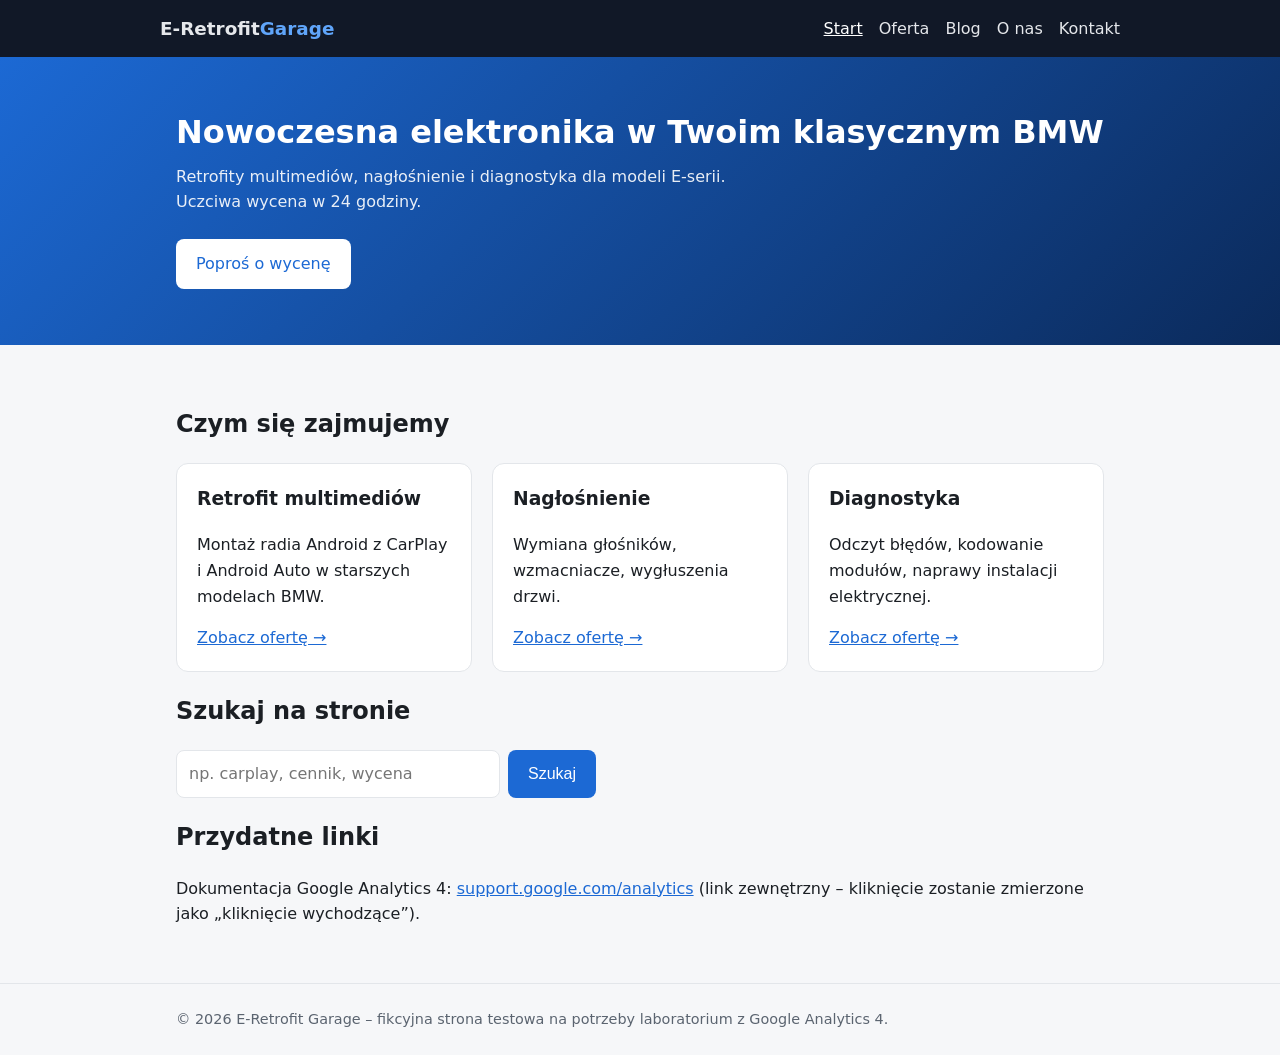
==== index.html @ 0637df34 "Add files via upload" ====
<!DOCTYPE html>
<html lang="pl">
<head>
  <meta charset="UTF-8">
  <meta name="viewport" content="width=device-width, initial-scale=1">
  <title>Start | E-Retrofit Garage</title>
  <link rel="stylesheet" href="style.css">
  <script src="main.js" defer></script>
  <!-- Google tag (gtag.js) -->
  <script async src="https://www.googletagmanager.com/gtag/js?id=G-XXXXXXXXXX"></script>
  <script>
    window.dataLayer = window.dataLayer || [];
    function gtag(){dataLayer.push(arguments);}
    gtag('js', new Date());
    gtag('config', 'G-XXXXXXXXXX');
  </script>
</head>
<body>
<header><div class="wrap nav">
  <a class="logo" href="index.html">E-Retrofit<span>Garage</span></a>
  <ul><li><a href="index.html" class="active">Start</a></li><li><a href="oferta.html">Oferta</a></li><li><a href="blog.html">Blog</a></li><li><a href="o-nas.html">O nas</a></li><li><a href="kontakt.html">Kontakt</a></li></ul>
</div></header>
<section class="hero"><div class="wrap">
  <h1>Nowoczesna elektronika w Twoim klasycznym BMW</h1>
  <p>Retrofity multimediów, nagłośnienie i diagnostyka dla modeli E-serii. Uczciwa wycena w 24 godziny.</p>
  <a class="btn light" href="kontakt.html" data-cta="hero_start">Poproś o wycenę</a>
</div></section>
<main><div class="wrap">

<h2>Czym się zajmujemy</h2>
<div class="grid">
  <div class="card"><h3>Retrofit multimediów</h3><p>Montaż radia Android z CarPlay i Android Auto w starszych modelach BMW.</p><a href="oferta.html">Zobacz ofertę →</a></div>
  <div class="card"><h3>Nagłośnienie</h3><p>Wymiana głośników, wzmacniacze, wygłuszenia drzwi.</p><a href="oferta.html">Zobacz ofertę →</a></div>
  <div class="card"><h3>Diagnostyka</h3><p>Odczyt błędów, kodowanie modułów, naprawy instalacji elektrycznej.</p><a href="oferta.html">Zobacz ofertę →</a></div>
</div>
<h2>Szukaj na stronie</h2>
<form class="search" action="szukaj.html" method="get">
  <input name="q" placeholder="np. carplay, cennik, wycena" aria-label="Szukaj">
  <button class="btn" type="submit">Szukaj</button>
</form>
<h2>Przydatne linki</h2>
<p>Dokumentacja Google Analytics 4: <a href="https://support.google.com/analytics" target="_blank" rel="noopener">support.google.com/analytics</a> (link zewnętrzny – kliknięcie zostanie zmierzone jako „kliknięcie wychodzące”).</p>

</div></main>
<footer><div class="wrap">© 2026 E-Retrofit Garage – fikcyjna strona testowa na potrzeby laboratorium z Google Analytics 4.</div></footer>
</body>
</html>
---- style.css ----
:root{--bg:#f6f7f9;--card:#fff;--ink:#1b1f24;--muted:#5b6470;--accent:#1c69d4;--accent-dark:#0f4fa8;--line:#e3e6ea}
*{box-sizing:border-box}
body{margin:0;font-family:system-ui,-apple-system,"Segoe UI",Roboto,sans-serif;background:var(--bg);color:var(--ink);line-height:1.6}
a{color:var(--accent)}
header{background:#111827;color:#fff}
.wrap{max-width:960px;margin:0 auto;padding:0 16px}
.nav{display:flex;flex-wrap:wrap;align-items:center;justify-content:space-between;gap:12px;padding:14px 0}
.logo{font-weight:700;font-size:1.15rem;color:#fff;text-decoration:none}
.logo span{color:#60a5fa}
.nav ul{list-style:none;margin:0;padding:0;display:flex;flex-wrap:wrap;gap:16px}
.nav a{color:#e5e7eb;text-decoration:none}
.nav a:hover,.nav a.active{color:#fff;text-decoration:underline}
.hero{background:linear-gradient(135deg,#1c69d4,#0b2a5b);color:#fff;padding:56px 0}
.hero h1{margin:0 0 12px;font-size:2rem;line-height:1.2}
.hero p{max-width:600px;margin:0 0 24px;opacity:.9}
.btn{display:inline-block;background:var(--accent);color:#fff;border:0;border-radius:8px;padding:12px 20px;font-size:1rem;cursor:pointer;text-decoration:none}
.btn:hover{background:var(--accent-dark)}
.btn.light{background:#fff;color:var(--accent)}
main{padding:40px 0}
.grid{display:grid;grid-template-columns:repeat(auto-fit,minmax(240px,1fr));gap:20px}
.card{background:var(--card);border:1px solid var(--line);border-radius:12px;padding:20px}
.card h3{margin-top:0}
.price{font-weight:700;color:var(--accent)}
form label{display:block;margin:14px 0 4px;font-weight:600}
input,textarea,select{width:100%;padding:10px 12px;border:1px solid var(--line);border-radius:8px;font:inherit;background:#fff}
.search{display:flex;gap:8px;max-width:420px}
.search input{flex:1}
article{max-width:720px}
article h2{margin-top:36px}
footer{border-top:1px solid var(--line);padding:24px 0;color:var(--muted);font-size:.9rem}
.note{background:#eef4ff;border-left:4px solid var(--accent);padding:12px 16px;border-radius:6px}
@media (max-width:600px){.hero h1{font-size:1.6rem}}
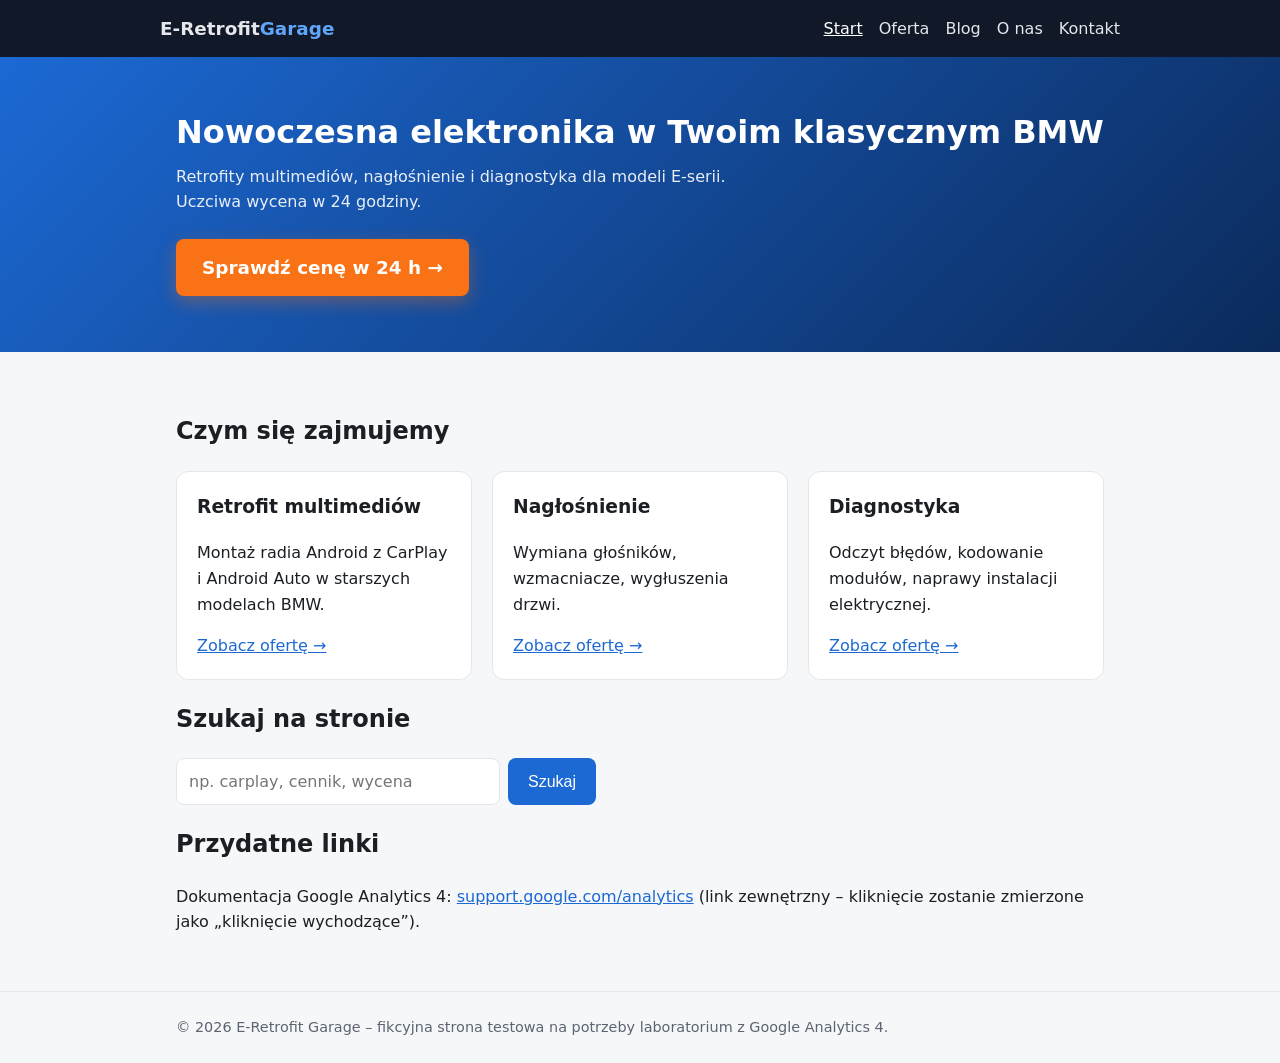
==== commit 0fc4affd: "Add files via upload" ====
--- a/index.html
+++ b/index.html
@@ -7,13 +7,15 @@
   <link rel="stylesheet" href="style.css">
   <script src="main.js" defer></script>
   <!-- Google tag (gtag.js) -->
-  <script async src="https://www.googletagmanager.com/gtag/js?id=G-XXXXXXXXXX"></script>
+  <script async src="https://www.googletagmanager.com/gtag/js?id=G-PVJHMC4NEP"></script>
   <script>
     window.dataLayer = window.dataLayer || [];
     function gtag(){dataLayer.push(arguments);}
     gtag('js', new Date());
-    gtag('config', 'G-XXXXXXXXXX');
+    gtag('config', 'G-PVJHMC4NEP');
   </script>
+  <!-- Contentsquare (dawniej Hotjar) -->
+  <script src="https://t.contentsquare.net/uxa/6dcad71790db0.js"></script>
 </head>
 <body>
 <header><div class="wrap nav">
@@ -23,7 +25,7 @@
 <section class="hero"><div class="wrap">
   <h1>Nowoczesna elektronika w Twoim klasycznym BMW</h1>
   <p>Retrofity multimediów, nagłośnienie i diagnostyka dla modeli E-serii. Uczciwa wycena w 24 godziny.</p>
-  <a class="btn light" href="kontakt.html" data-cta="hero_start">Poproś o wycenę</a>
+  <a id="ab-cta" class="btn light" href="kontakt.html" data-cta="hero_start">Poproś o wycenę</a>
 </div></section>
 <main><div class="wrap">
 
--- a/style.css
+++ b/style.css
@@ -30,3 +30,5 @@
 footer{border-top:1px solid var(--line);padding:24px 0;color:var(--muted);font-size:.9rem}
 .note{background:#eef4ff;border-left:4px solid var(--accent);padding:12px 16px;border-radius:6px}
 @media (max-width:600px){.hero h1{font-size:1.6rem}}
+.btn.ab-b{background:#f97316;color:#fff;font-size:1.15rem;padding:14px 26px;font-weight:700;box-shadow:0 6px 18px rgba(249,115,22,.35)}
+.btn.ab-b:hover{background:#ea580c}
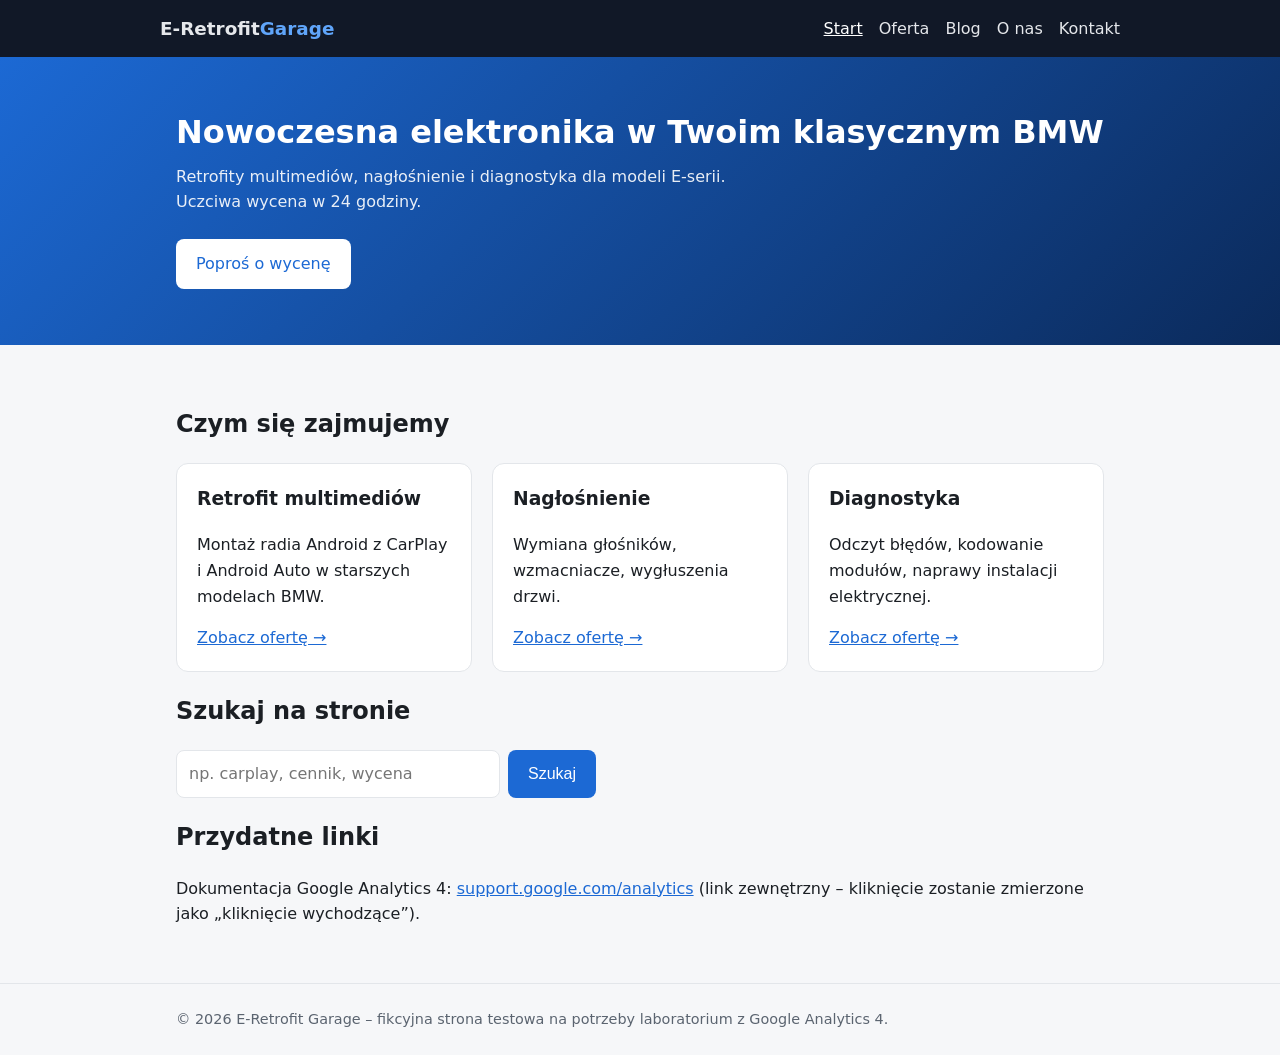
==== commit 72a0089b: "Add files via upload" ====
--- a/index.html
+++ b/index.html
@@ -15,7 +15,15 @@
     gtag('config', 'G-PVJHMC4NEP');
   </script>
   <!-- Contentsquare (dawniej Hotjar) -->
-  <script src="https://t.contentsquare.net/uxa/6dcad71790db0.js"></script>
+  <script defer src="https://t.contentsquare.net/uxa/6dcad71790db0.js"></script>
+  <!-- Microsoft Clarity -->
+  <script type="text/javascript">
+    (function(c,l,a,r,i,t,y){
+        c[a]=c[a]||function(){(c[a].q=c[a].q||[]).push(arguments)};
+        t=l.createElement(r);t.async=1;t.src="https://www.clarity.ms/tag/"+i;
+        y=l.getElementsByTagName(r)[0];y.parentNode.insertBefore(t,y);
+    })(window, document, "clarity", "script", "z02qe48q7m");
+  </script>
 </head>
 <body>
 <header><div class="wrap nav">
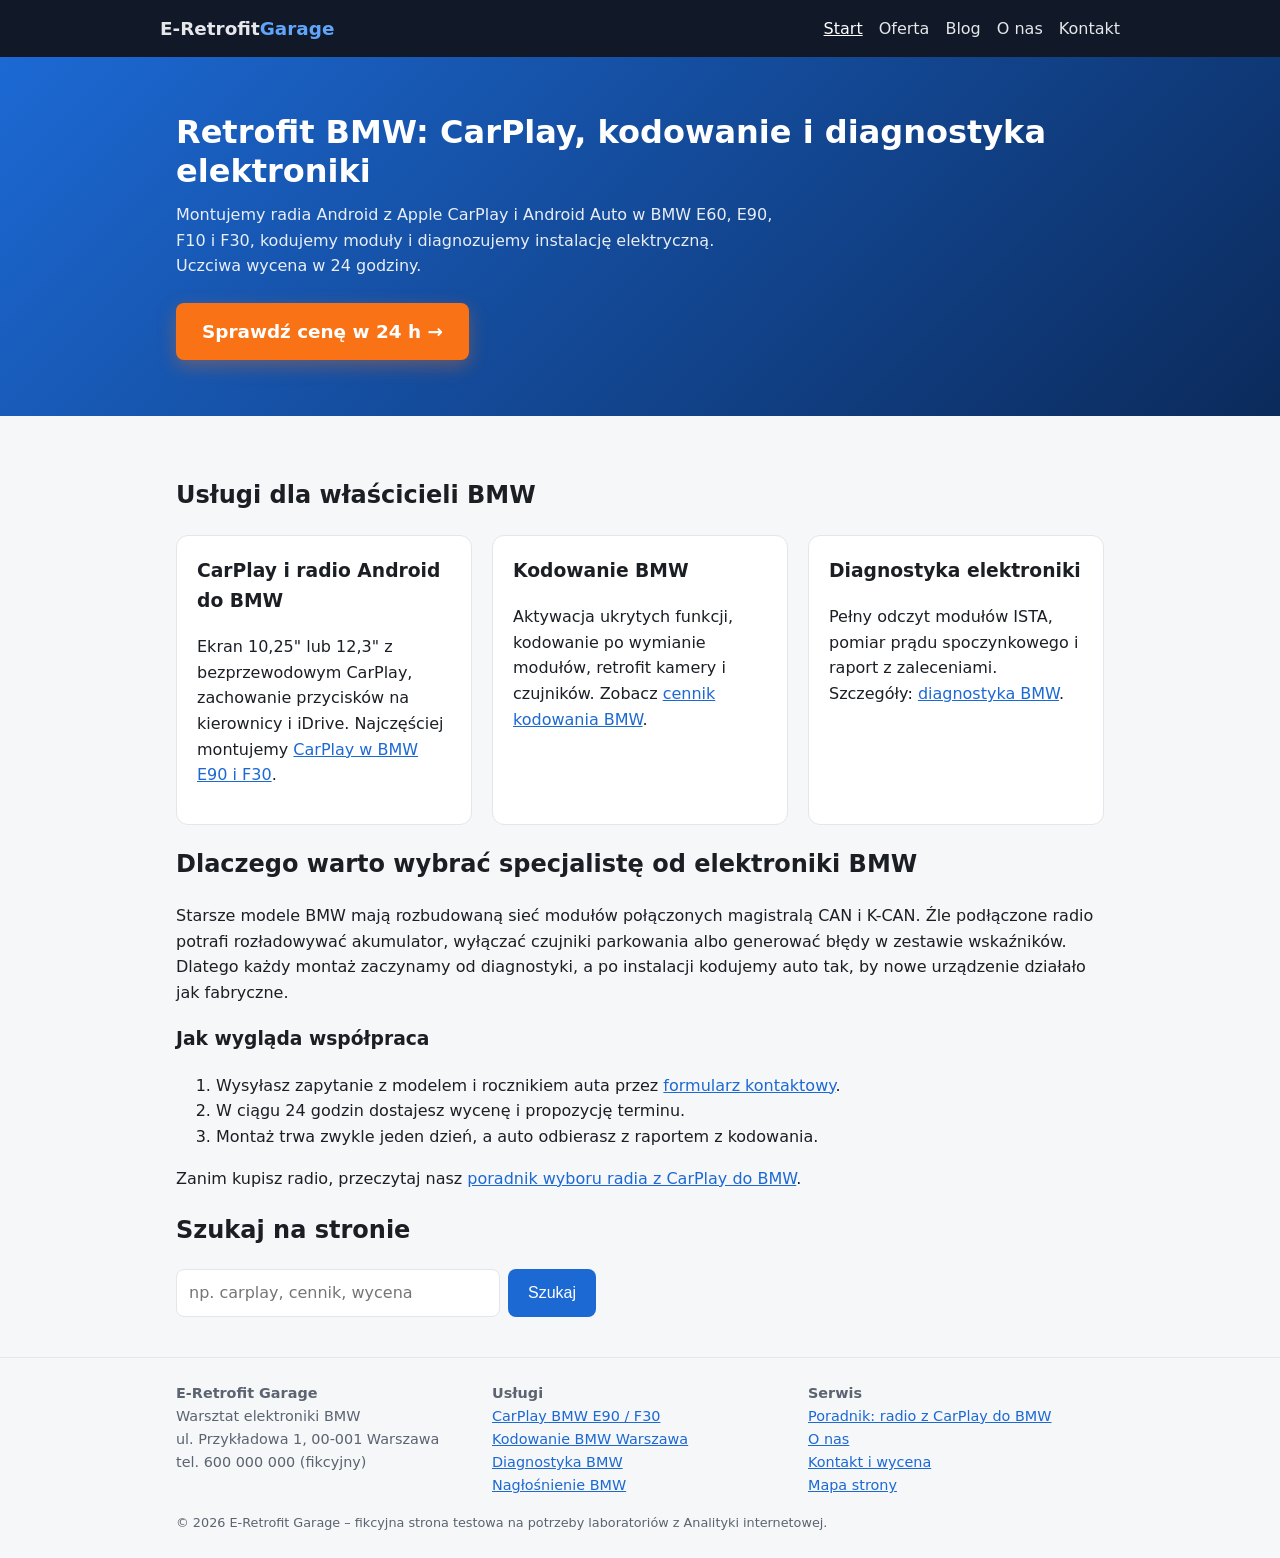
==== commit 241fb9e0: "Add files via upload" ====
--- a/index.html
+++ b/index.html
@@ -3,7 +3,16 @@
 <head>
   <meta charset="UTF-8">
   <meta name="viewport" content="width=device-width, initial-scale=1">
-  <title>Start | E-Retrofit Garage</title>
+  <meta name="description" content="Montaż CarPlay i Android Auto w BMW E60, E90, F30, kodowanie modułów i diagnostyka elektroniki. Warsztat E-Retrofit Garage – wycena w 24 h.">
+  <meta name="robots" content="index">
+  <link rel="canonical" href="https://sirdriver13.github.io/ga-lab/">
+  <meta property="og:type" content="website">
+  <meta property="og:title" content="Retrofit BMW – CarPlay, kodowanie i diagnostyka | E-Retrofit Garage">
+  <meta property="og:description" content="Montaż CarPlay i Android Auto w BMW E60, E90, F30, kodowanie modułów i diagnostyka elektroniki. Warsztat E-Retrofit Garage – wycena w 24 h.">
+  <meta property="og:url" content="https://sirdriver13.github.io/ga-lab/">
+  <meta property="og:locale" content="pl_PL">
+  <script type="application/ld+json">{"@context": "https://schema.org", "@type": "AutoRepair", "name": "E-Retrofit Garage", "url": "https://sirdriver13.github.io/ga-lab/", "description": "Warsztat elektroniki BMW: montaż CarPlay, kodowanie i diagnostyka.", "address": {"@type": "PostalAddress", "streetAddress": "ul. Przykładowa 1", "postalCode": "00-001", "addressLocality": "Warszawa", "addressCountry": "PL"}, "telephone": "+48600000000", "priceRange": "250–2400 zł", "areaServed": "Warszawa"}</script>
+  <title>Retrofit BMW – CarPlay, kodowanie i diagnostyka | E-Retrofit Garage</title>
   <link rel="stylesheet" href="style.css">
   <script src="main.js" defer></script>
   <!-- Google tag (gtag.js) -->
@@ -27,31 +36,36 @@
 </head>
 <body>
 <header><div class="wrap nav">
-  <a class="logo" href="index.html">E-Retrofit<span>Garage</span></a>
-  <ul><li><a href="index.html" class="active">Start</a></li><li><a href="oferta.html">Oferta</a></li><li><a href="blog.html">Blog</a></li><li><a href="o-nas.html">O nas</a></li><li><a href="kontakt.html">Kontakt</a></li></ul>
+  <a class="logo" href="index.html" aria-label="E-Retrofit Garage – strona główna">E-Retrofit<span>Garage</span></a>
+  <nav aria-label="Menu główne"><ul><li><a href="index.html" class="active" aria-current="page">Start</a></li><li class="has-sub"><a href="oferta.html">Oferta</a><ul class="sub"><li><a href="oferta.html#carplay">CarPlay i radio Android</a></li><li><a href="oferta.html#kodowanie">Kodowanie BMW</a></li><li><a href="oferta.html#diagnostyka">Diagnostyka</a></li><li><a href="oferta.html#audio">Nagłośnienie</a></li></ul></li><li><a href="blog.html">Blog</a></li><li><a href="o-nas.html">O nas</a></li><li><a href="kontakt.html">Kontakt</a></li></ul></nav>
 </div></header>
 <section class="hero"><div class="wrap">
-  <h1>Nowoczesna elektronika w Twoim klasycznym BMW</h1>
-  <p>Retrofity multimediów, nagłośnienie i diagnostyka dla modeli E-serii. Uczciwa wycena w 24 godziny.</p>
+  <h1>Retrofit BMW: CarPlay, kodowanie i diagnostyka elektroniki</h1>
+  <p>Montujemy radia Android z Apple CarPlay i Android Auto w BMW E60, E90, F10 i F30, kodujemy moduły i diagnozujemy instalację elektryczną. Uczciwa wycena w 24 godziny.</p>
   <a id="ab-cta" class="btn light" href="kontakt.html" data-cta="hero_start">Poproś o wycenę</a>
 </div></section>
 <main><div class="wrap">
 
-<h2>Czym się zajmujemy</h2>
+<h2>Usługi dla właścicieli BMW</h2>
 <div class="grid">
-  <div class="card"><h3>Retrofit multimediów</h3><p>Montaż radia Android z CarPlay i Android Auto w starszych modelach BMW.</p><a href="oferta.html">Zobacz ofertę →</a></div>
-  <div class="card"><h3>Nagłośnienie</h3><p>Wymiana głośników, wzmacniacze, wygłuszenia drzwi.</p><a href="oferta.html">Zobacz ofertę →</a></div>
-  <div class="card"><h3>Diagnostyka</h3><p>Odczyt błędów, kodowanie modułów, naprawy instalacji elektrycznej.</p><a href="oferta.html">Zobacz ofertę →</a></div>
+  <div class="card"><h3>CarPlay i radio Android do BMW</h3><p>Ekran 10,25" lub 12,3" z bezprzewodowym CarPlay, zachowanie przycisków na kierownicy i iDrive. Najczęściej montujemy <a href="oferta.html#carplay">CarPlay w BMW E90 i F30</a>.</p></div>
+  <div class="card"><h3>Kodowanie BMW</h3><p>Aktywacja ukrytych funkcji, kodowanie po wymianie modułów, retrofit kamery i czujników. Zobacz <a href="oferta.html#kodowanie">cennik kodowania BMW</a>.</p></div>
+  <div class="card"><h3>Diagnostyka elektroniki</h3><p>Pełny odczyt modułów ISTA, pomiar prądu spoczynkowego i raport z zaleceniami. Szczegóły: <a href="oferta.html#diagnostyka">diagnostyka BMW</a>.</p></div>
 </div>
+
+<h2>Dlaczego warto wybrać specjalistę od elektroniki BMW</h2>
+<p>Starsze modele BMW mają rozbudowaną sieć modułów połączonych magistralą CAN i K-CAN. Źle podłączone radio potrafi rozładowywać akumulator, wyłączać czujniki parkowania albo generować błędy w zestawie wskaźników. Dlatego każdy montaż zaczynamy od diagnostyki, a po instalacji kodujemy auto tak, by nowe urządzenie działało jak fabryczne.</p>
+<h3>Jak wygląda współpraca</h3>
+<ol><li>Wysyłasz zapytanie z modelem i rocznikiem auta przez <a href="kontakt.html">formularz kontaktowy</a>.</li><li>W ciągu 24 godzin dostajesz wycenę i propozycję terminu.</li><li>Montaż trwa zwykle jeden dzień, a auto odbierasz z raportem z kodowania.</li></ol>
+<p>Zanim kupisz radio, przeczytaj nasz <a href="blog.html">poradnik wyboru radia z CarPlay do BMW</a>.</p>
+
 <h2>Szukaj na stronie</h2>
 <form class="search" action="szukaj.html" method="get">
   <input name="q" placeholder="np. carplay, cennik, wycena" aria-label="Szukaj">
   <button class="btn" type="submit">Szukaj</button>
 </form>
-<h2>Przydatne linki</h2>
-<p>Dokumentacja Google Analytics 4: <a href="https://support.google.com/analytics" target="_blank" rel="noopener">support.google.com/analytics</a> (link zewnętrzny – kliknięcie zostanie zmierzone jako „kliknięcie wychodzące”).</p>
 
 </div></main>
-<footer><div class="wrap">© 2026 E-Retrofit Garage – fikcyjna strona testowa na potrzeby laboratorium z Google Analytics 4.</div></footer>
+<footer><div class="wrap foot"><div><strong>E-Retrofit Garage</strong><br>Warsztat elektroniki BMW<br>ul. Przykładowa 1, 00-001 Warszawa<br>tel. 600 000 000 (fikcyjny)</div><div><strong>Usługi</strong><br><a href="oferta.html#carplay">CarPlay BMW E90 / F30</a><br><a href="oferta.html#kodowanie">Kodowanie BMW Warszawa</a><br><a href="oferta.html#diagnostyka">Diagnostyka BMW</a><br><a href="oferta.html#audio">Nagłośnienie BMW</a></div><div><strong>Serwis</strong><br><a href="blog.html">Poradnik: radio z CarPlay do BMW</a><br><a href="o-nas.html">O nas</a><br><a href="kontakt.html">Kontakt i wycena</a><br><a href="sitemap.xml">Mapa strony</a></div></div><div class="wrap copy">© 2026 E-Retrofit Garage – fikcyjna strona testowa na potrzeby laboratoriów z Analityki internetowej.</div></footer>
 </body>
 </html>
--- a/style.css
+++ b/style.css
@@ -32,3 +32,15 @@
 @media (max-width:600px){.hero h1{font-size:1.6rem}}
 .btn.ab-b{background:#f97316;color:#fff;font-size:1.15rem;padding:14px 26px;font-weight:700;box-shadow:0 6px 18px rgba(249,115,22,.35)}
 .btn.ab-b:hover{background:#ea580c}
+
+/* Lab 5 – SEO: podmenu, okruszki, stopka */
+.nav nav ul{list-style:none;margin:0;padding:0;display:flex;flex-wrap:wrap;gap:16px}
+.has-sub{position:relative}
+.has-sub .sub{display:none;position:absolute;top:100%;left:-12px;background:#111827;padding:8px 12px;border-radius:8px;min-width:220px;z-index:10;flex-direction:column;gap:6px}
+.has-sub:hover .sub,.has-sub:focus-within .sub{display:flex}
+.crumbs{background:#fff;border-bottom:1px solid var(--line);font-size:.9rem;padding:8px 0;color:var(--muted)}
+.crumbs a{color:var(--accent)}
+.toc{background:#fff;border:1px solid var(--line);border-radius:8px;padding:10px 14px;margin:16px 0}
+.foot{display:grid;grid-template-columns:repeat(auto-fit,minmax(200px,1fr));gap:20px}
+.copy{margin-top:16px;font-size:.8rem}
+@media (max-width:600px){.wrap.nav{padding-left:16px}.has-sub .sub{position:static;display:flex;background:none;padding:4px 0 0 8px;min-width:0}}
